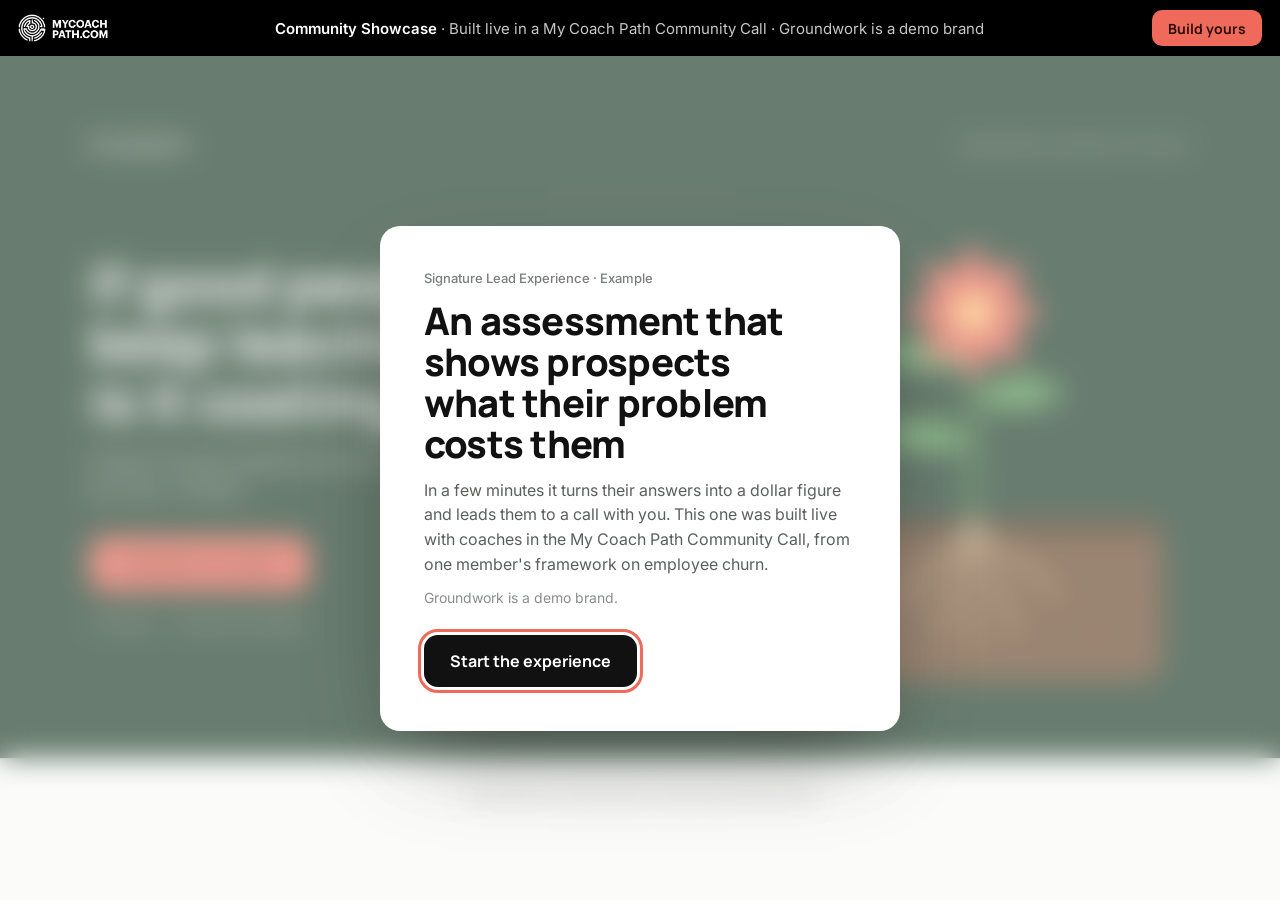
==== site/thanksgiving/index.html @ 1f9de4f2 "Thanksgiving page: no Mac window, logo without link" ====
<!DOCTYPE html>
<html lang="en">
<head>
<meta charset="utf-8">
<meta name="viewport" content="width=device-width,initial-scale=1">
<title>Signature Lead Experience · My Coach Path</title>
<meta name="description" content="A Signature Lead Experience, built live with coaches in the My Coach Path Community. Try the example.">
<link rel="icon" type="image/png" href="mcp-mark.png">
<link rel="preconnect" href="https://fonts.googleapis.com">
<link href="https://fonts.googleapis.com/css2?family=Manrope:wght@600;700;800&family=Inter:wght@400;500;600&display=swap" rel="stylesheet">
<style>
/* VOICE: quiet preview, the example does the talking
   IDEA: a template preview: the live demo full screen, introduced by one calm card
   PICTURE: the live Groundwork demo in a browser window that grows to full screen
   COLOUR and TYPE: black bar, blurred demo behind a white card, one coral button; Manrope + Inter
   LAYOUT: bar on top, demo fills the rest, intro card over a blur until started */
*{box-sizing:border-box;min-width:0}
html,body{margin:0;height:100%;overflow:hidden}
body{display:flex;flex-direction:column;background:#f4f3ef;color:#111;font:15px/1.4 Inter,system-ui,sans-serif;-webkit-font-smoothing:antialiased}
/* bar */
.bar{flex:none;height:56px;display:grid;grid-template-columns:auto minmax(0,1fr) auto;align-items:center;gap:20px;padding:0 18px;background:#000;color:#fff}
.logo{display:flex;align-items:center}
.logo img{display:block;height:28px;width:auto}
.msg{height:56px;overflow:hidden;text-align:center}
.msgin{transition:transform .7s cubic-bezier(.65,0,.35,1)}
.ml{height:56px;display:flex;align-items:center;justify-content:center;white-space:nowrap;overflow:hidden;color:rgba(255,255,255,.78)}
.ml span{overflow:hidden;text-overflow:ellipsis}
.ml b{color:#fff;font-weight:600}
.ml .tk{display:inline-block;margin-right:6px}
.promo .tk{animation:wob 1s ease .6s 2}
@keyframes wob{0%,100%{transform:rotate(0)}25%{transform:rotate(-14deg)}75%{transform:rotate(14deg)}}
.ml .sm{display:none}
.cta{display:inline-flex;align-items:center;height:36px;padding:0 16px;border-radius:10px;background:#ef6a5a;color:#2a0d08;font:700 14px Manrope,sans-serif;text-decoration:none;white-space:nowrap;transition:transform .15s}
.cta:hover{transform:translateY(-1px)}
a:focus-visible,button:focus-visible{outline:3px solid #ef6a5a;outline-offset:3px}
/* stage */
.stage{flex:1;display:flex;flex-direction:column}
.stage{position:relative}
.pop{position:absolute;inset:0;z-index:5;display:grid;place-items:center;padding:20px;background:rgba(244,243,239,.35);-webkit-backdrop-filter:blur(14px);backdrop-filter:blur(14px);transition:opacity .5s ease,visibility .5s}
.popcard{width:min(520px,100%);background:#fff;border-radius:20px;padding:clamp(28px,4vw,44px);box-shadow:0 40px 90px -30px rgba(0,0,0,.45);text-align:left;animation:popin .8s cubic-bezier(.2,.8,.2,1) .25s backwards;transition:transform .5s ease,opacity .4s}
@keyframes popin{from{opacity:0;transform:translateY(18px) scale(.97)}to{opacity:1;transform:none}}
.popk{font:500 13px Inter,sans-serif;color:#7a7e7b;margin-bottom:14px}
.popcard h1{margin:0 0 14px;font:800 clamp(28px,3.4vw,38px)/1.08 Manrope,sans-serif;letter-spacing:-.02em;text-wrap:balance}
.popcard p{margin:0;color:#5c605d;font-size:16px;line-height:1.55}
.popcard .popn{margin-top:10px;font-size:14px;color:#8a8e8b}
.popb{margin-top:26px;min-height:52px;padding:0 26px;border:0;border-radius:14px;background:#111;color:#fff;font:700 16px Manrope,sans-serif;cursor:pointer;transition:transform .15s}
.popb:hover{transform:translateY(-1px)}
body.go .pop{opacity:0;visibility:hidden}
body.go .popcard{transform:scale(.96);opacity:0}
iframe{flex:1;display:block;width:100%;border:0;background:#1f3d2b}
@media(max-width:760px){
 .bar{gap:12px;padding:0 12px;height:52px}.msg,.ml{height:52px}
 .logo img{height:22px}
 .ml{font-size:13px}.ml .lg{display:none}.ml .sm{display:inline}
 .cta{height:34px;padding:0 12px;font-size:13px}
}
@media(prefers-reduced-motion:reduce){.msgin,.pop,.popcard{transition:none}.popcard{animation:none}.ml .tk{animation:none!important}}
</style>
</head>
<body>
<header class="bar">
  <div class="logo"><img src="mcp-logo-white.png" alt="My Coach Path"></div>
  <div class="msg" role="status"><div class="msgin" id="msgin">
    <div class="ml"><span class="lg"><b>Community Showcase</b> · Built live in a My Coach Path Community Call · Groundwork is a demo brand</span><span class="sm"><b>Showcase</b> · Groundwork is a demo brand</span></div>
    <div class="ml"><span class="lg"><span class="tk">🦃</span><b>Thanksgiving special</b> · 1 free spot: your own Signature Lead Experience, built by MCP</span><span class="sm"><span class="tk">🦃</span><b>Thanksgiving:</b> 1 free build</span></div>
    <div class="ml"><span class="lg">For the first booking by Nov 27 · Your context, MCP's build</span><span class="sm">First booking by Nov 27</span></div>
  </div></div>
  <a class="cta" href="https://calendly.com/honest-marketing/thanksgiving-giveaway" target="_blank" rel="noopener">Build yours</a>
</header>

<main class="stage">
  <div class="pop" id="pop" role="dialog" aria-modal="true" aria-labelledby="popH">
    <div class="popcard">
      <div class="popk">Signature Lead Experience · Example</div>
      <h1 id="popH">An assessment that shows prospects what their problem costs them</h1>
      <p>In a few minutes it turns their answers into a dollar figure and leads them to a call with you. This one was built live with coaches in the My Coach Path Community Call, from one member's framework on employee churn.</p>
      <p class="popn">Groundwork is a demo brand.</p>
      <button class="popb" id="start">Start the experience</button>
    </div>
  </div>
  <iframe src="demo/" title="Groundwork demo: churn cost assessment"></iframe>
</main>

<script>
{
const b=document.body;
const start=()=>{if(b.classList.contains('go'))return;b.classList.add('go');};
document.getElementById('start').addEventListener('click',start);
document.getElementById('start').focus({preventScroll:true});
const bar=document.querySelector('.msg'),inn=document.getElementById('msgin');let i=0,hover=false;
bar.addEventListener('mouseenter',()=>{hover=true});bar.addEventListener('mouseleave',()=>{hover=false});
const END=Date.parse('2026-11-27T22:59:00Z');
const h=()=>bar.clientHeight||56;
function rot(){if(!hover){i=(i+1)%3;inn.style.transform=`translateY(${-h()*i}px)`;bar.classList.toggle('promo',i===1)}setTimeout(rot,i===0?6000:4500)}
if(Date.now()<END)setTimeout(rot,4000);
}
</script>
</body>
</html>
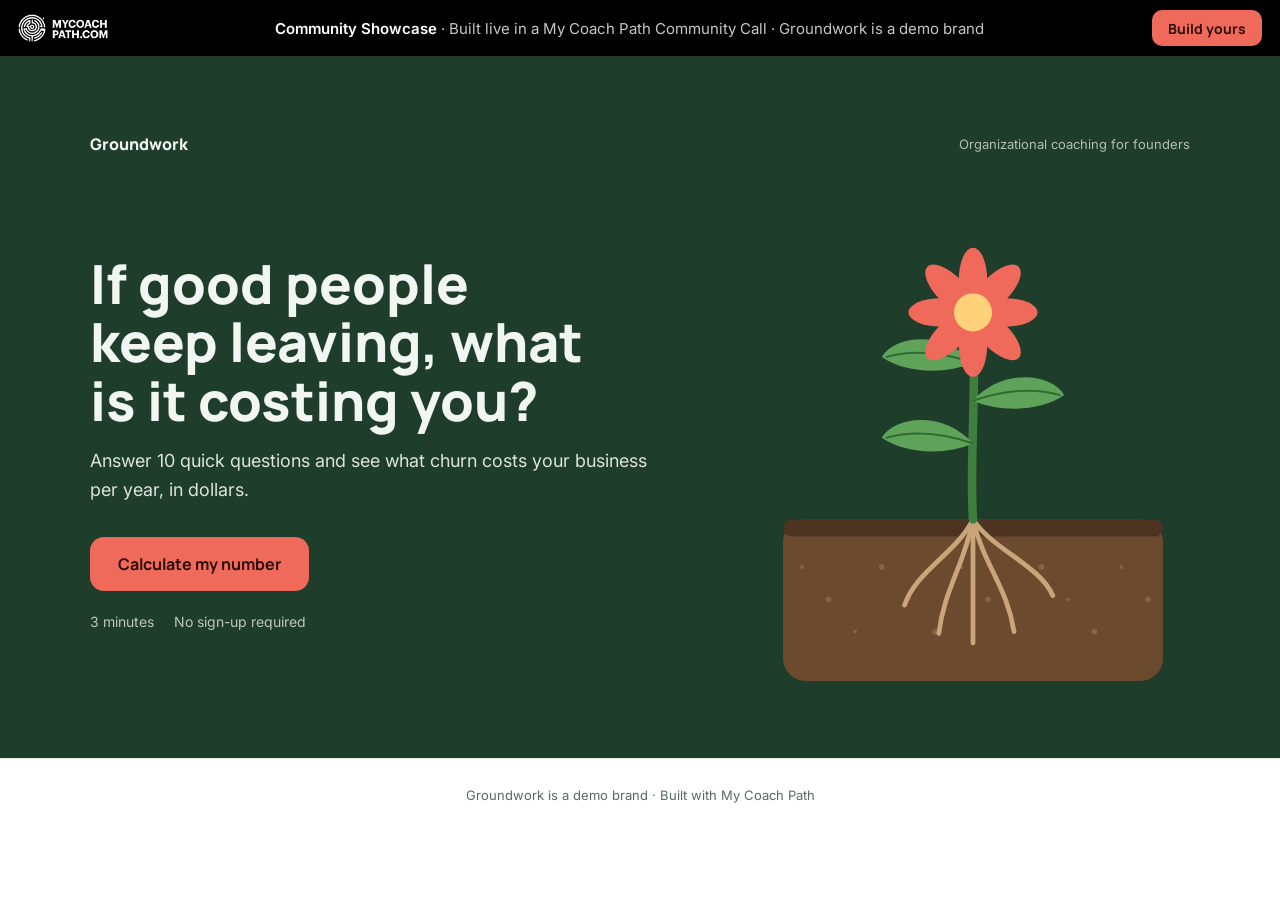
==== commit 4f9c296f: "Thanksgiving page: readable mobile ticker, auto-start button" ====
--- a/site/thanksgiving/index.html
+++ b/site/thanksgiving/index.html
@@ -43,16 +43,21 @@
 .popcard h1{margin:0 0 14px;font:800 clamp(28px,3.4vw,38px)/1.08 Manrope,sans-serif;letter-spacing:-.02em;text-wrap:balance}
 .popcard p{margin:0;color:#5c605d;font-size:16px;line-height:1.55}
 .popcard .popn{margin-top:10px;font-size:14px;color:#8a8e8b}
-.popb{margin-top:26px;min-height:52px;padding:0 26px;border:0;border-radius:14px;background:#111;color:#fff;font:700 16px Manrope,sans-serif;cursor:pointer;transition:transform .15s}
+.popb{position:relative;overflow:hidden;margin-top:26px;min-height:52px;padding:0 26px;border:0;border-radius:14px;background:#111;color:#fff;font:700 16px Manrope,sans-serif;cursor:pointer;transition:transform .15s}
+.popb span{position:relative}
+.popb::before{content:"";position:absolute;inset:0;width:0;background:#3a3a3a;animation:fill 7s linear 1s forwards}
+@keyframes fill{to{width:100%}}
 .popb:hover{transform:translateY(-1px)}
 body.go .pop{opacity:0;visibility:hidden}
 body.go .popcard{transform:scale(.96);opacity:0}
 iframe{flex:1;display:block;width:100%;border:0;background:#1f3d2b}
 @media(max-width:760px){
- .bar{gap:12px;padding:0 12px;height:52px}.msg,.ml{height:52px}
- .logo img{height:22px}
- .ml{font-size:13px}.ml .lg{display:none}.ml .sm{display:inline}
- .cta{height:34px;padding:0 12px;font-size:13px}
+ .bar{height:auto;grid-template-columns:auto auto;grid-template-areas:"logo cta" "msg msg";justify-content:space-between;gap:0 12px;padding:10px 14px 0}
+ .logo{grid-area:logo}.cta{grid-area:cta;justify-self:end;height:34px;padding:0 14px;font-size:13px}
+ .logo img{height:24px}
+ .msg{grid-area:msg;height:40px;margin:8px -14px 0;border-top:1px solid rgba(255,255,255,.12)}
+ .ml{height:40px;font-size:14px;padding:0 14px;color:rgba(255,255,255,.85)}
+ .ml .lg{display:none}.ml .sm{display:inline}
 }
 @media(prefers-reduced-motion:reduce){.msgin,.pop,.popcard{transition:none}.popcard{animation:none}.ml .tk{animation:none!important}}
 </style>
@@ -75,7 +80,7 @@
       <h1 id="popH">An assessment that shows prospects what their problem costs them</h1>
       <p>In a few minutes it turns their answers into a dollar figure and leads them to a call with you. This one was built live with coaches in the My Coach Path Community Call, from one member's framework on employee churn.</p>
       <p class="popn">Groundwork is a demo brand.</p>
-      <button class="popb" id="start">Start the experience</button>
+      <button class="popb" id="start"><span>Start the experience</span></button>
     </div>
   </div>
   <iframe src="demo/" title="Groundwork demo: churn cost assessment"></iframe>
@@ -85,8 +90,8 @@
 {
 const b=document.body;
 const start=()=>{if(b.classList.contains('go'))return;b.classList.add('go');};
-document.getElementById('start').addEventListener('click',start);
-document.getElementById('start').focus({preventScroll:true});
+const sb=document.getElementById('start');sb.addEventListener('click',start);sb.addEventListener('animationend',e=>{if(e.animationName==='fill')start()});
+sb.focus({preventScroll:true});
 const bar=document.querySelector('.msg'),inn=document.getElementById('msgin');let i=0,hover=false;
 bar.addEventListener('mouseenter',()=>{hover=true});bar.addEventListener('mouseleave',()=>{hover=false});
 const END=Date.parse('2026-11-27T22:59:00Z');
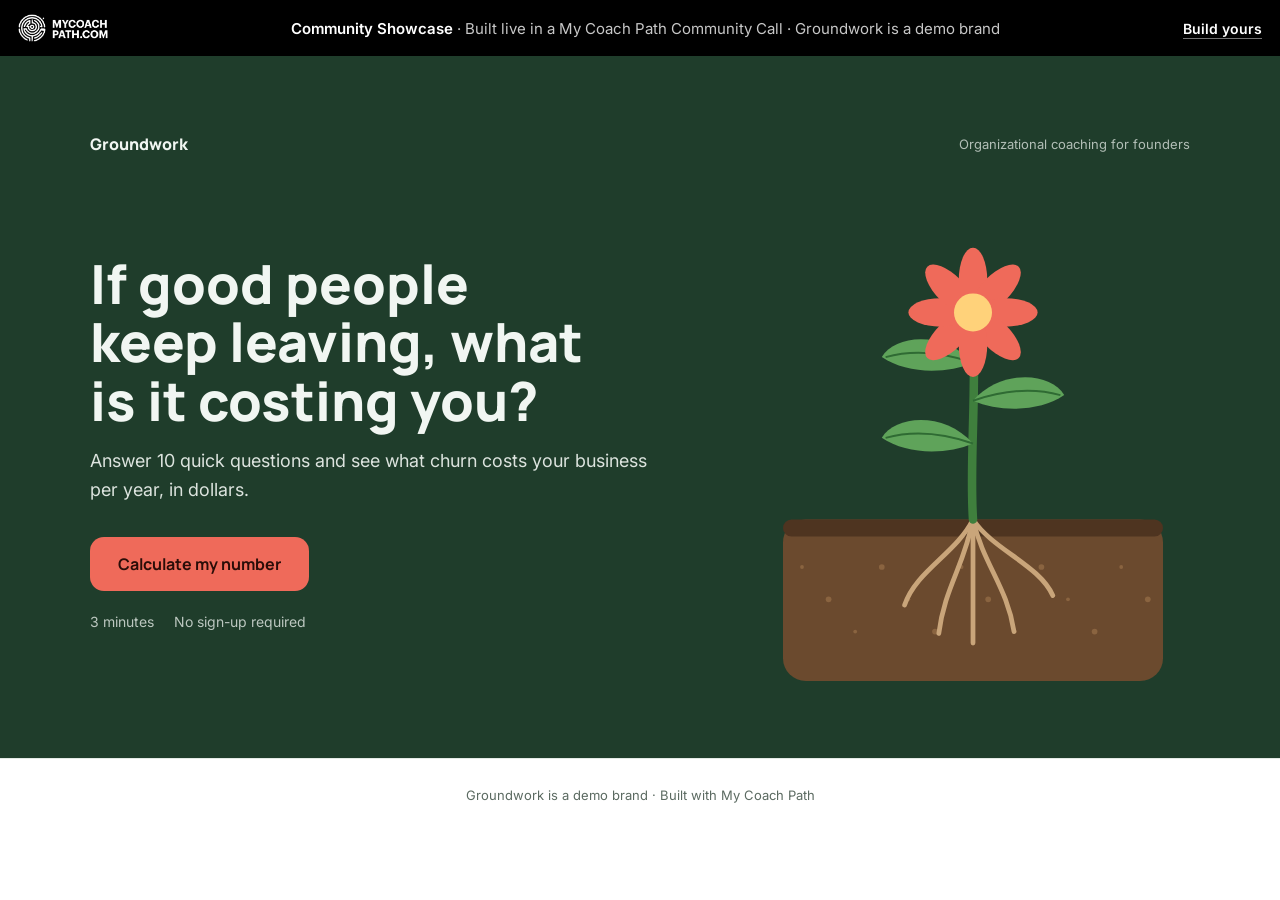
==== commit 39654349: "Thanksgiving page: quiet underlined CTA, clearer mobile ticker" ====
--- a/site/thanksgiving/index.html
+++ b/site/thanksgiving/index.html
@@ -30,8 +30,8 @@
 .promo .tk{animation:wob 1s ease .6s 2}
 @keyframes wob{0%,100%{transform:rotate(0)}25%{transform:rotate(-14deg)}75%{transform:rotate(14deg)}}
 .ml .sm{display:none}
-.cta{display:inline-flex;align-items:center;height:36px;padding:0 16px;border-radius:10px;background:#ef6a5a;color:#2a0d08;font:700 14px Manrope,sans-serif;text-decoration:none;white-space:nowrap;transition:transform .15s}
-.cta:hover{transform:translateY(-1px)}
+.cta{color:#fff;font:600 14px Inter,sans-serif;text-decoration:underline;text-decoration-color:rgba(255,255,255,.45);text-underline-offset:4px;white-space:nowrap;transition:text-decoration-color .2s}
+.cta:hover{text-decoration-color:#fff}
 a:focus-visible,button:focus-visible{outline:3px solid #ef6a5a;outline-offset:3px}
 /* stage */
 .stage{flex:1;display:flex;flex-direction:column}
@@ -53,7 +53,7 @@
 iframe{flex:1;display:block;width:100%;border:0;background:#1f3d2b}
 @media(max-width:760px){
  .bar{height:auto;grid-template-columns:auto auto;grid-template-areas:"logo cta" "msg msg";justify-content:space-between;gap:0 12px;padding:10px 14px 0}
- .logo{grid-area:logo}.cta{grid-area:cta;justify-self:end;height:34px;padding:0 14px;font-size:13px}
+ .logo{grid-area:logo}.cta{grid-area:cta;justify-self:end;font-size:14px}
  .logo img{height:24px}
  .msg{grid-area:msg;height:40px;margin:8px -14px 0;border-top:1px solid rgba(255,255,255,.12)}
  .ml{height:40px;font-size:14px;padding:0 14px;color:rgba(255,255,255,.85)}
@@ -66,9 +66,9 @@
 <header class="bar">
   <div class="logo"><img src="mcp-logo-white.png" alt="My Coach Path"></div>
   <div class="msg" role="status"><div class="msgin" id="msgin">
-    <div class="ml"><span class="lg"><b>Community Showcase</b> · Built live in a My Coach Path Community Call · Groundwork is a demo brand</span><span class="sm"><b>Showcase</b> · Groundwork is a demo brand</span></div>
-    <div class="ml"><span class="lg"><span class="tk">🦃</span><b>Thanksgiving special</b> · 1 free spot: your own Signature Lead Experience, built by MCP</span><span class="sm"><span class="tk">🦃</span><b>Thanksgiving:</b> 1 free build</span></div>
-    <div class="ml"><span class="lg">For the first booking by Nov 27 · Your context, MCP's build</span><span class="sm">First booking by Nov 27</span></div>
+    <div class="ml"><span class="lg"><b>Community Showcase</b> · Built live in a My Coach Path Community Call · Groundwork is a demo brand</span><span class="sm">Example built live in the <b>MCP Community</b></span></div>
+    <div class="ml"><span class="lg"><span class="tk">🦃</span><b>Thanksgiving special</b> · 1 free spot: your own Signature Lead Experience, built by MCP</span><span class="sm"><span class="tk">🦃</span><b>Thanksgiving:</b> MCP builds yours for free</span></div>
+    <div class="ml"><span class="lg">For the first booking by Nov 27 · Your context, MCP's build</span><span class="sm">1 free spot · first booking by Nov 27</span></div>
   </div></div>
   <a class="cta" href="https://calendly.com/honest-marketing/thanksgiving-giveaway" target="_blank" rel="noopener">Build yours</a>
 </header>
